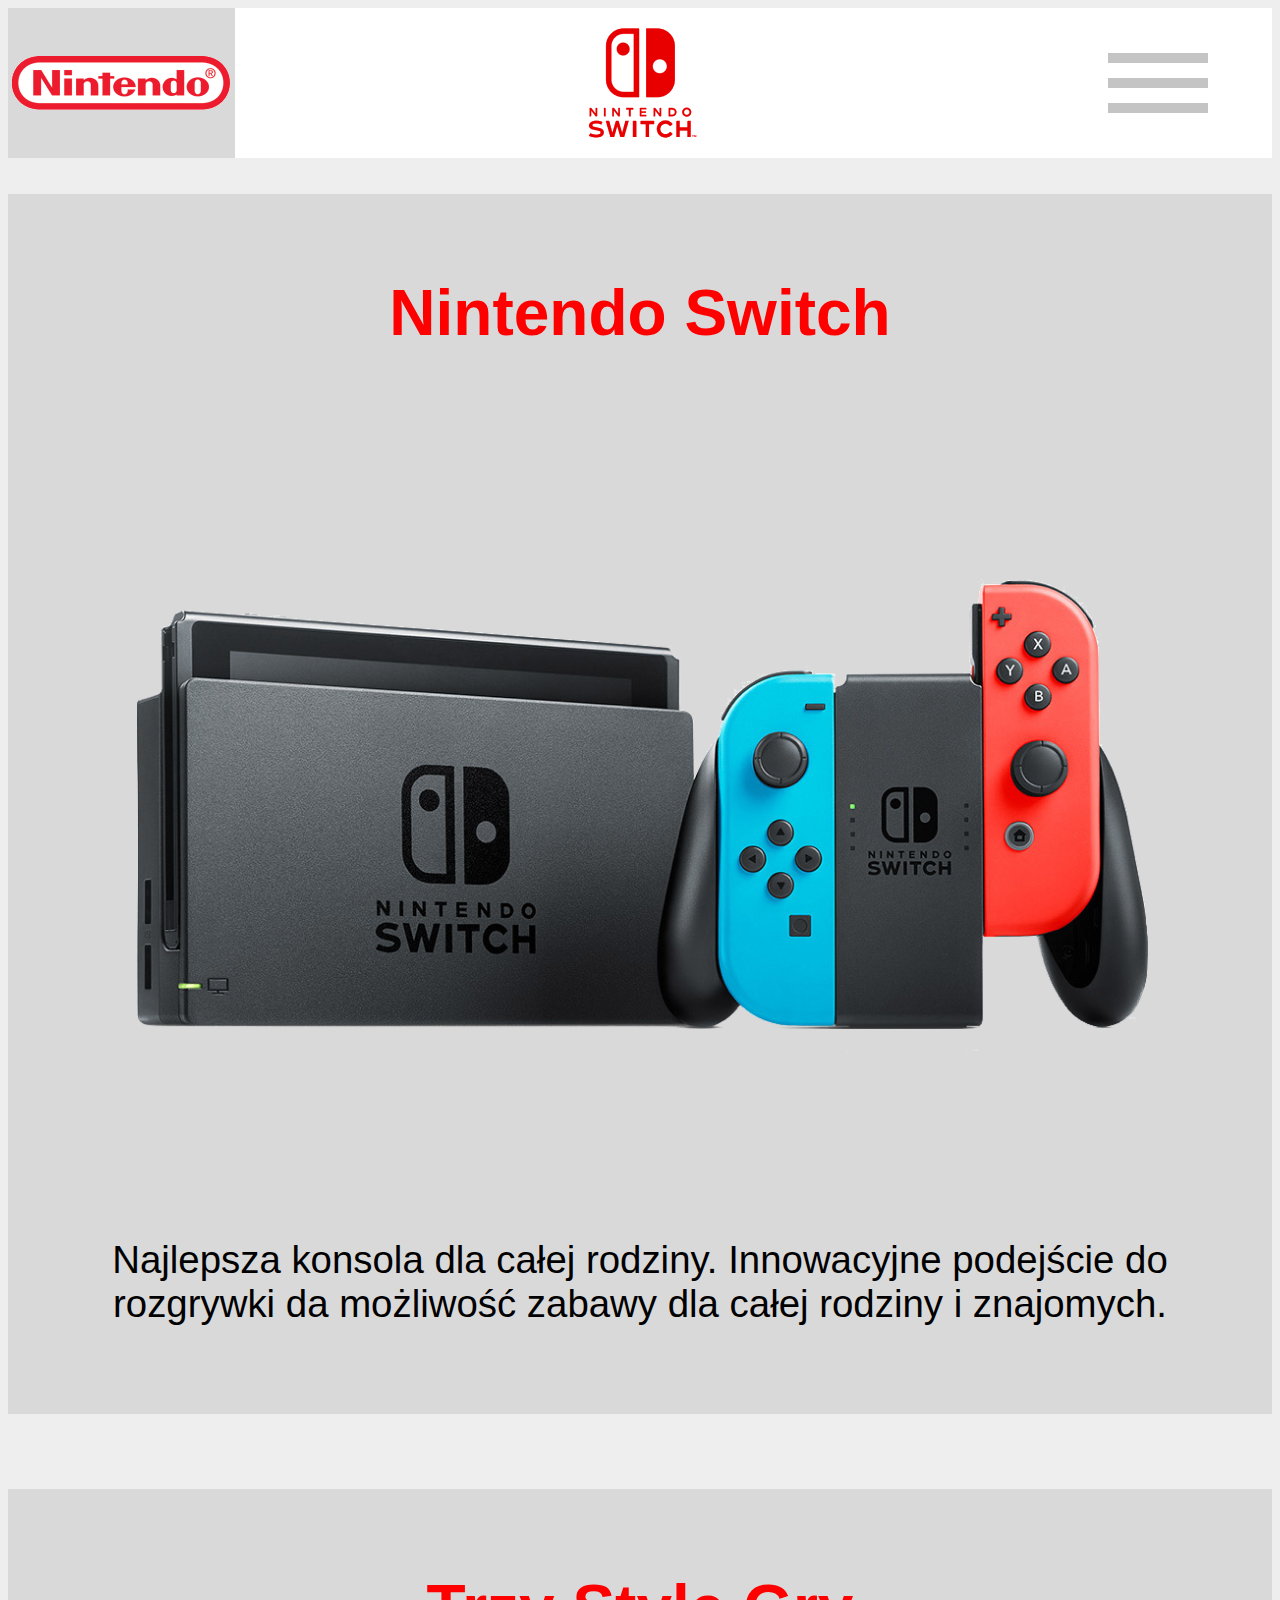
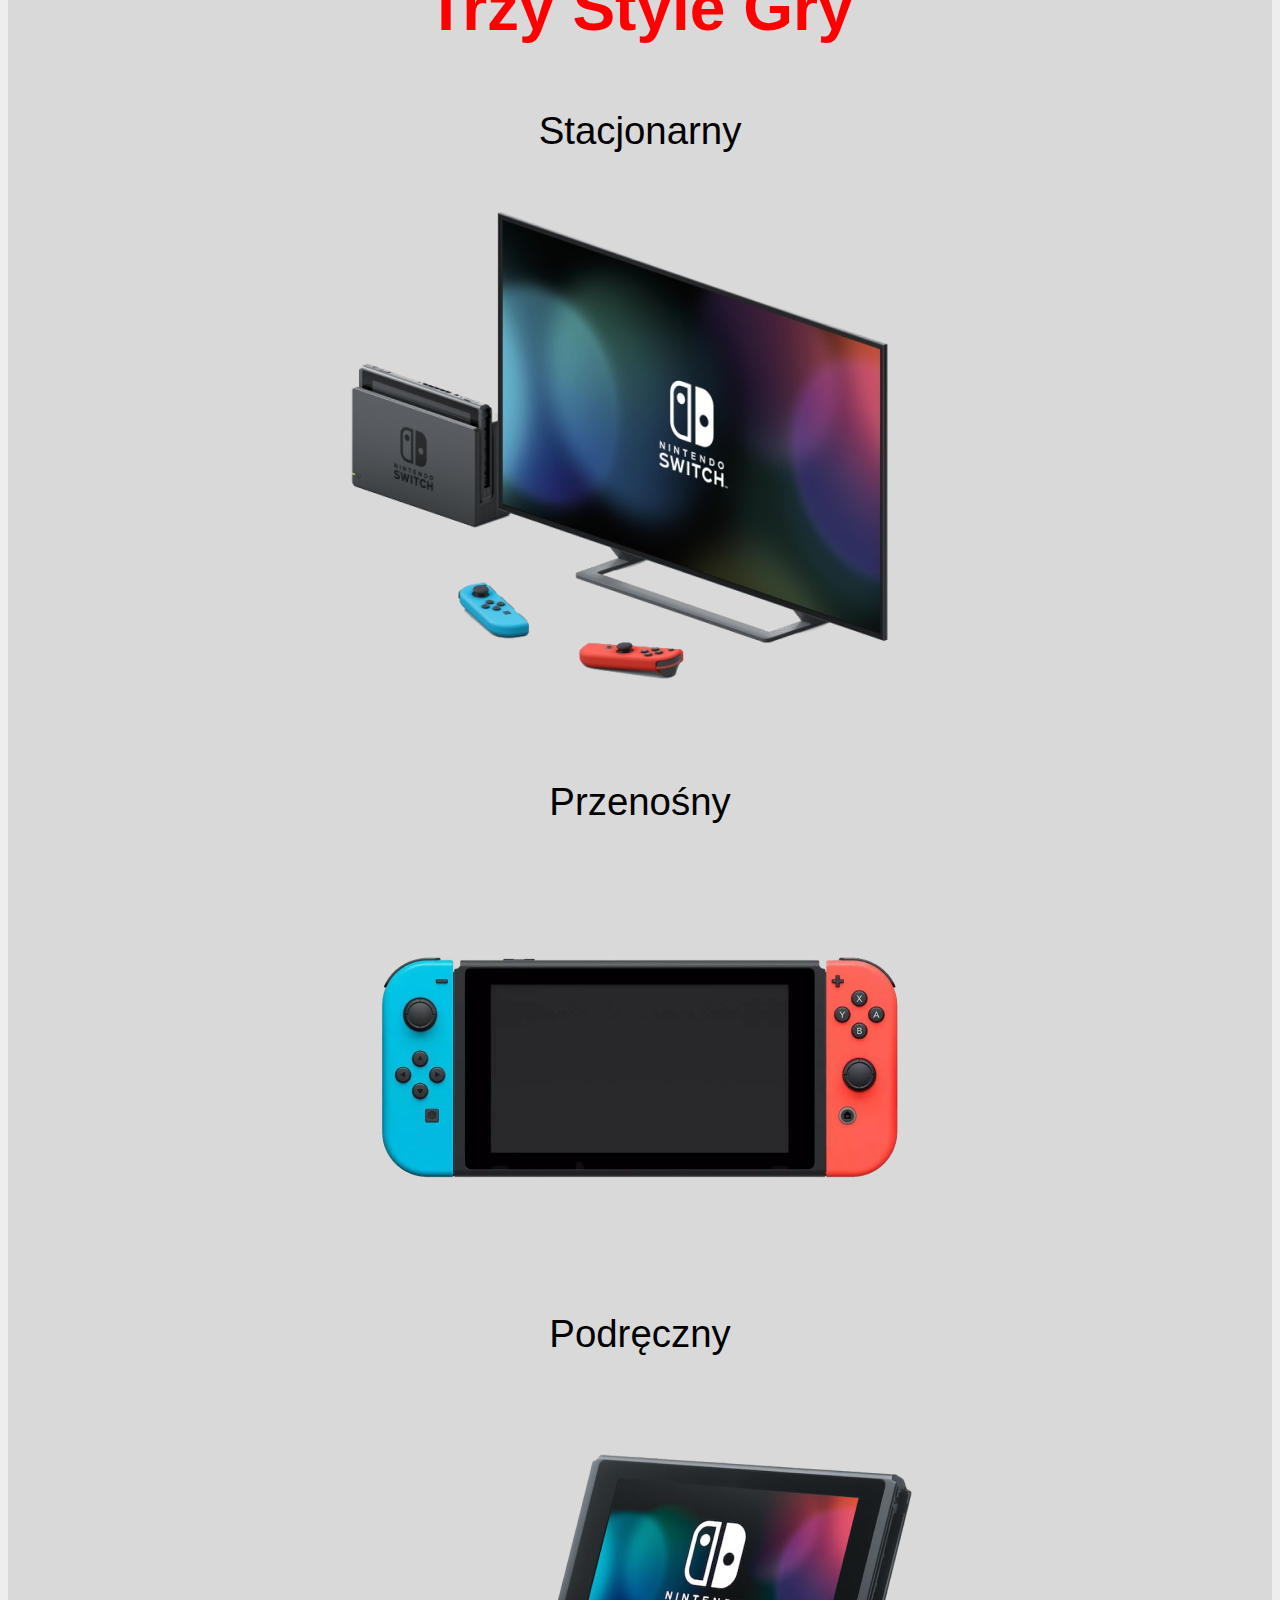
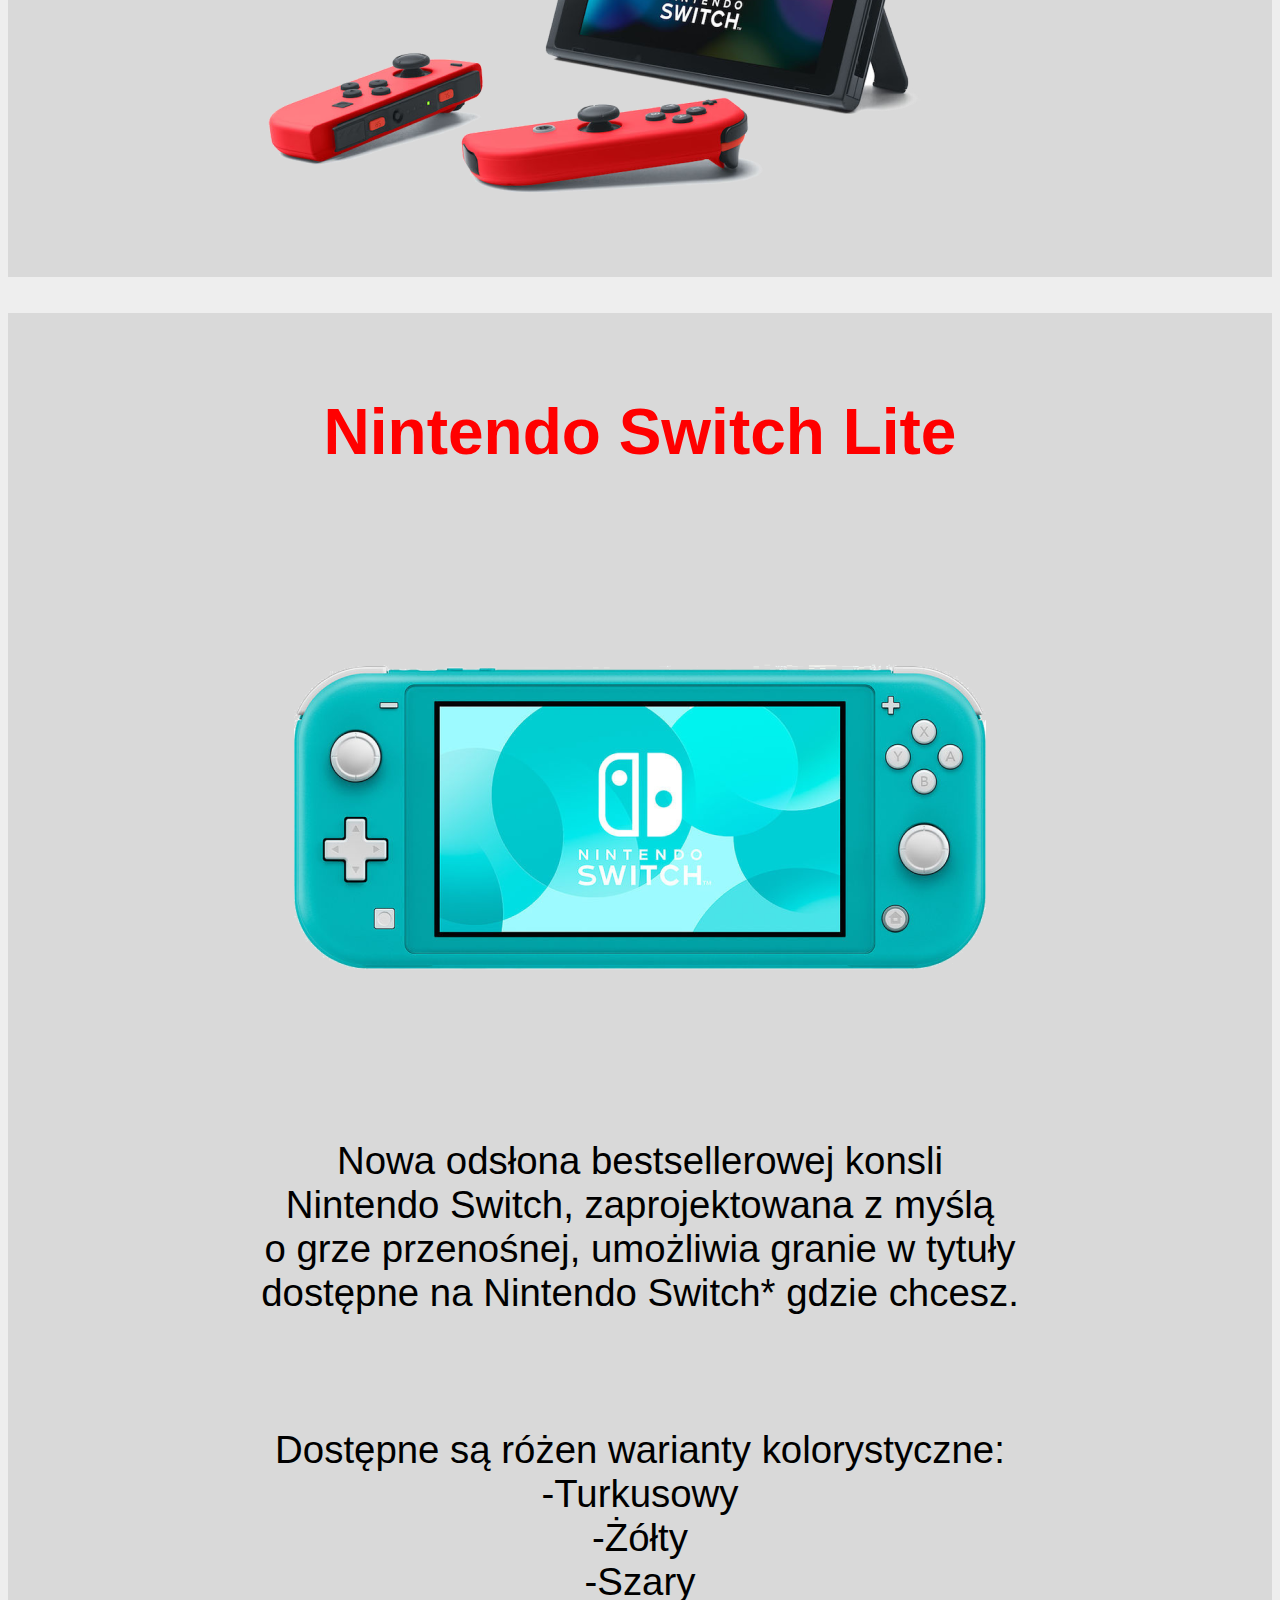
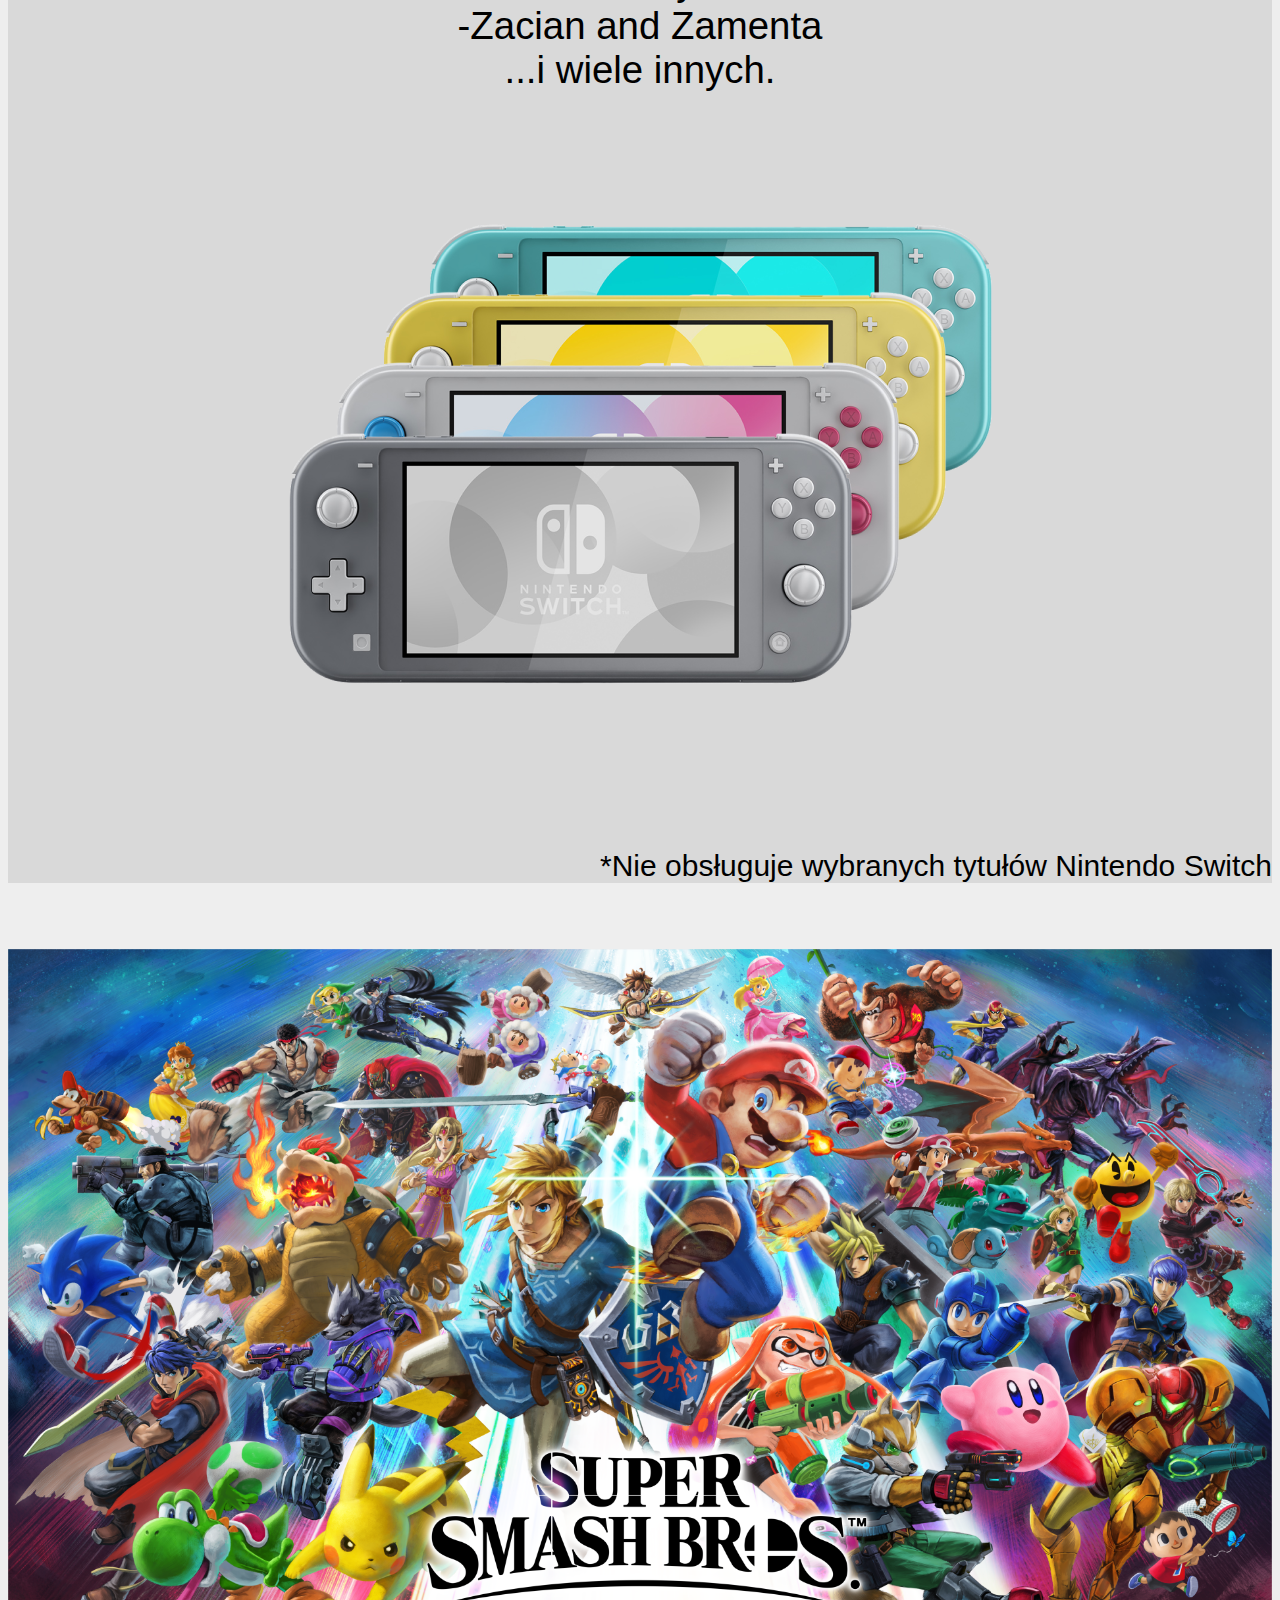
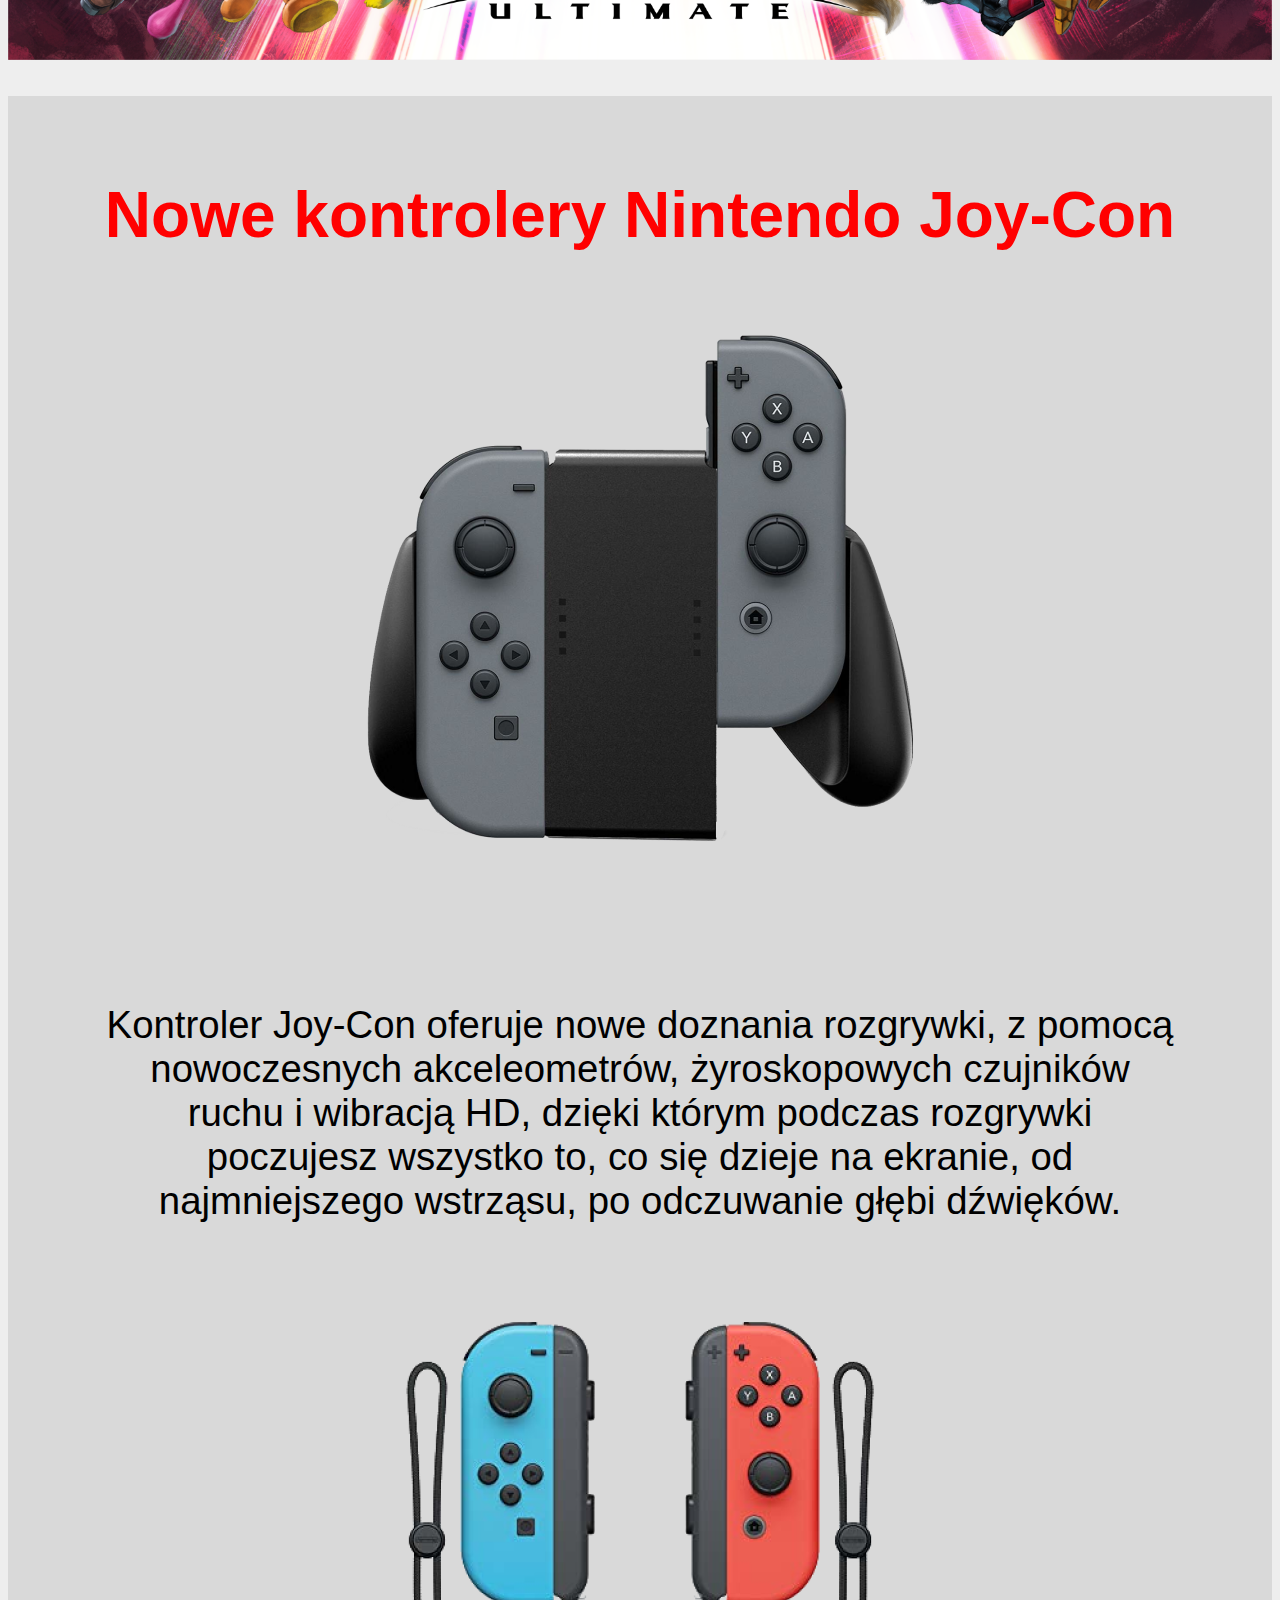
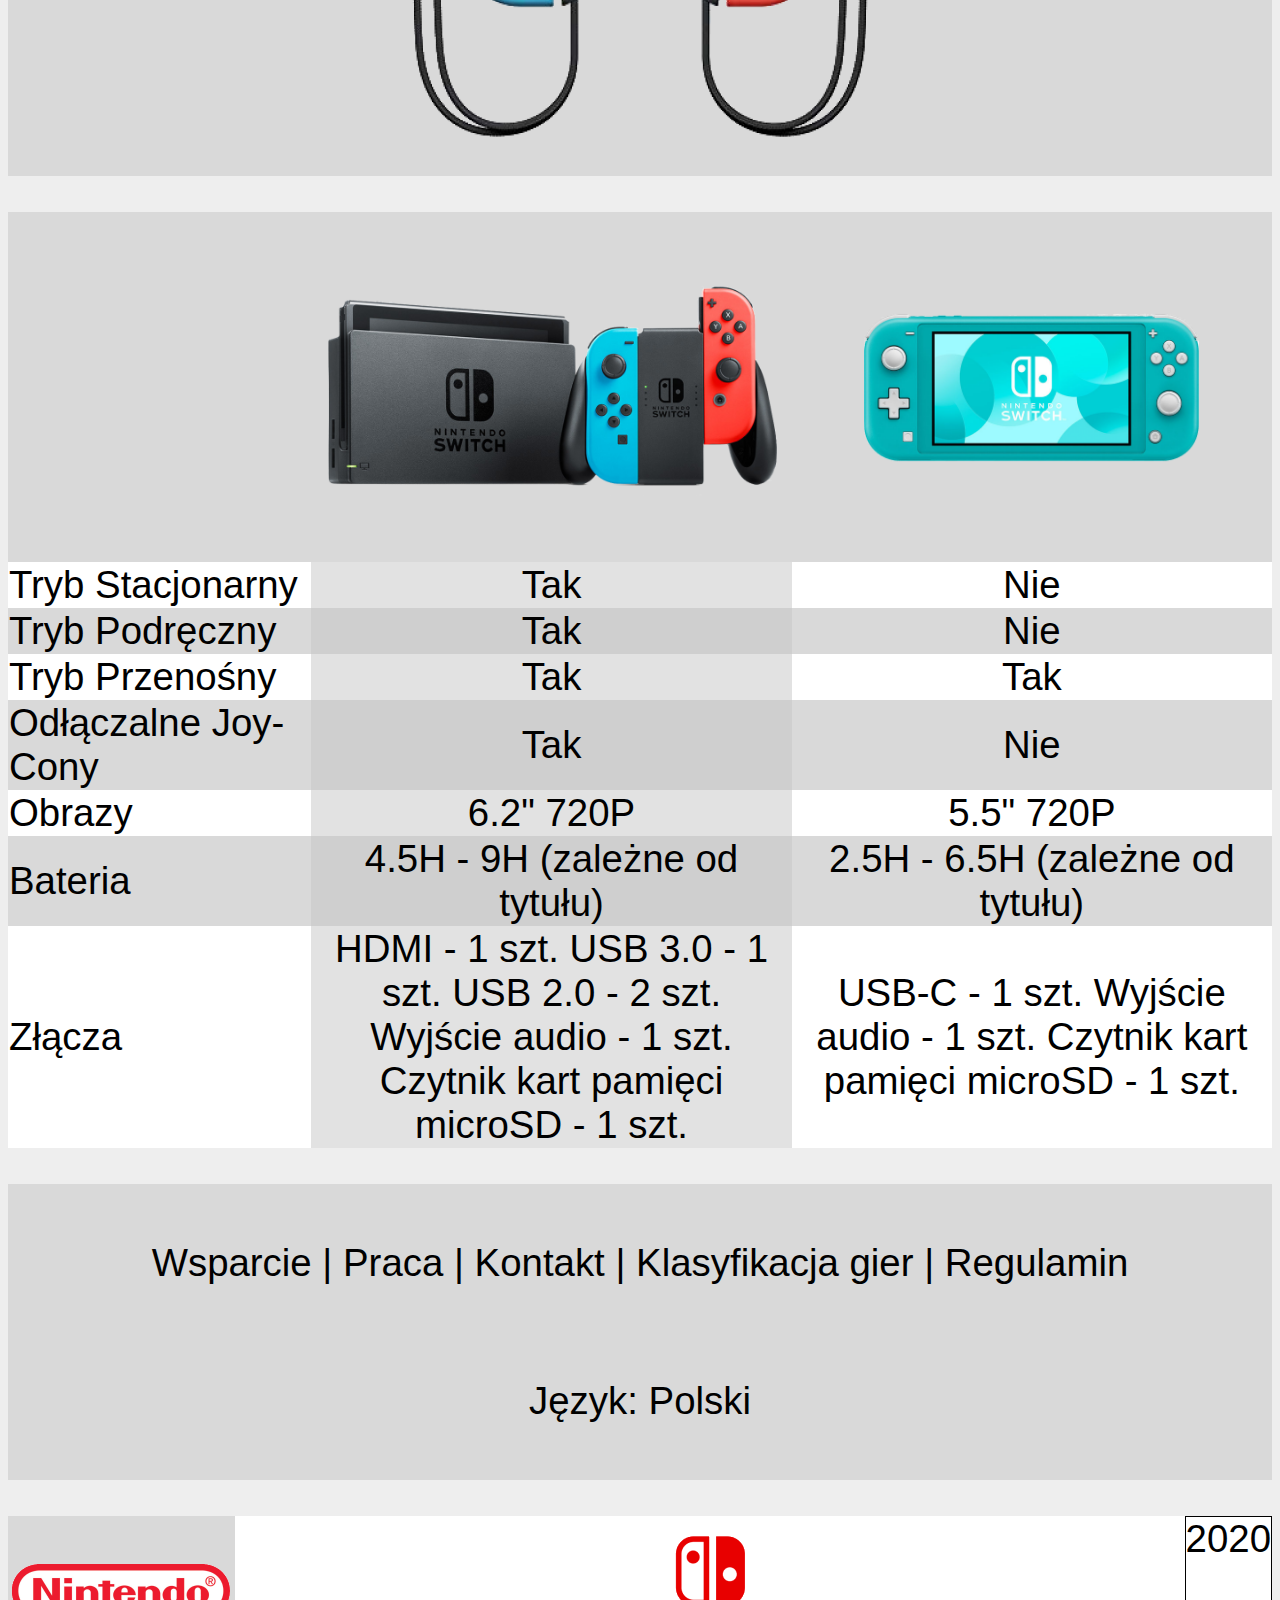
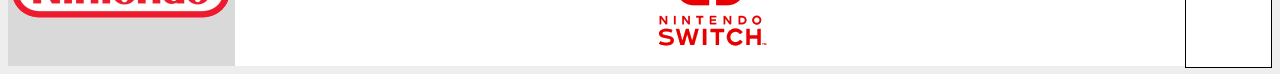
==== zadanie_10.html @ a05d94a6 "Add files via upload" ====
<html>

<head>
<title>Jakaś strona.</title>
<meta charset="UTF-8">
<meta name="viewport" content="width=device-width, initial-scale=1.0"
</head>

<style>
.header {
	text-align: center;
	height: 150px;
	weigth: 100%;
	background-color: FFFFFF;
}
body {
	font-family: Arail, sans-serif;
	text-align: center;
	sborder: 15px solid green;
	background-color: EEEEEE;
}

div {
	sborder: 5px solid blue;
	background-color: D9D9D9;
	weigth: 100%;
}

p {
	text-align: center;
}

.logo2 {
	vertical-align: center;
	margin-left: auto;
	margin-right: auto;
	background-color: FFFFFF;
	height: 150px;
}

.logo1 {
	float: left;
	text-align: center:
	background-color: FFFFFF;
	height: 150px;
}

.menu {
	float: right;
	height: 150px;
	background-color: FFFFFF;
}

.tytul {
	color: Red;
	font-size: 5vw;
}

.tekst1 {
	font-size: 3vw;
}

img {
	max-width: 100%;
	height: auto;
}

table {
	border-collapse: collapse;
	width: 100%;
}

.td1 {
	text-align: left;
	font-size: 3vw;
}

.td2 {
	text-align: center;
	font-size: 3vw;
	font-family: sans-serif;
}

.tekst3 {
	border: 1px solid black;
	font-size: 3vw;
	font-family: sans-serif;
	float: right;
	background-color: FFFFFF;
	vertical-align: middle;
	text-align: center;
	height: 150px;
}
</style>

<div class="header">

<div class="logo1">
<img src="logo.png" alt="logo" style="margin-top: 20%; margin-bottom: 20%;">
</div>

<div class="menu">
<img src="menu.png" alt="menu" style="text-align: center; margin-top: 20%; margin-bottom: 20%;"">
</div>

<div class="logo2">
<img src="logo2.png" alt="logo2" class="logo2">
</div>

</div>

<body>

<br>
<br>

<div>
<br>
<h3 align="center" class="tytul"> Nintendo Switch </h3>
<img src="switch1.png" alt="switch1"> <br>
<p class="tekst1">
Najlepsza konsola dla całej rodziny. Innowacyjne podejście do<br>
rozgrywki da możliwość zabawy dla całej rodziny i znajomych. <br>
<br>
<br>
</p>
</div>

<br>
<br>

<div>
<br>
<h3 align="center" class="tytul"> Trzy Style Gry </h3>
<p class="tekst1"> Stacjonarny </p>
<img src="tel.png" alt="tel"> <br>
<p class="tekst1"> Przenośny </p>
<img src="prz.png" alt="tel"> <br>
<p class="tekst1"> Podręczny </p>
<img src="podr.png" alt="tel">
<br>
<br>
</div>

<br>
<br>

<div>
<br>
<h3 align="center" class="tytul"> Nintendo Switch Lite </h3>
<img src="lite1.png" alt="lite1"> <br>
<p class="tekst1">
Nowa odsłona bestsellerowej konsli <br>
Nintendo Switch, zaprojektowana z myślą <br>
o grze przenośnej, umożliwia granie w tytuły <br>
dostępne na Nintendo Switch* gdzie chcesz.
</p>
<br>
<br>
<p class="tekst1">
Dostępne są różen warianty kolorystyczne: <br>
-Turkusowy <br> -Żółty <br> -Szary <br> -Zacian and Zamenta <br> ...i wiele innych.
</p>
<img src="lite2.png" alt="lite2">
<br>
<p style="font-size: 30px; text-align: right;"> *Nie obsługuje wybranych tytułów Nintendo Switch </p>
</div>

<br>
<br>

<div>
<img src="smash.png" style="max-width: 100%;">
</div>

<br>
<br>

<div>
<br>
<h3 align="center" class="tytul"> Nowe kontrolery Nintendo Joy-Con </h3>
<img src="kontr1.png" alt="kontr1">
<br>
<p class="tekst1">
Kontroler Joy-Con oferuje nowe doznania rozgrywki, z pomocą <br>
nowoczesnych akceleometrów, żyroskopowych czujników <br>
ruchu i wibracją HD, dzięki którym podczas rozgrywki <br>
poczujesz wszystko to, co się dzieje na ekranie, od <br>
najmniejszego wstrząsu, po odczuwanie głębi dźwięków.
</p>
<br>
<img src="kontr2.png" alt="kontr2">
</div>

<br>
<br>

<div>
<table>
	<tr>
		<td width="24%"> </td>
		<td width="38%" class="td2"> <img src="switch1.png" alt="switch1" style="max-width: 100%; max-height: 100%;"> </td>
		<td width="38%" class="td2"> <img src="lite1.png" alt="lite1" style="max-width: 70%; max-height: 70%;"> </td>
	</tr>
	<tr>
		<td width="24%" class="td1" bgcolor="#FFFFFF"> Tryb Stacjonarny </td>
		<td width="38%" class="td2" bgcolor="#E2E2E2"> Tak </td>
		<td width="38%" class="td2" bgcolor="#FFFFFF"> Nie </td>
	</tr>
	<tr>
		<td width="24%" class="td1" bgcolor="#D9D9D9"> Tryb Podręczny </td>
		<td width="38%" class="td2" bgcolor="#CFCFCF"> Tak </td>
		<td width="38%" class="td2" bgcolor="#D9D9D9"> Nie </td>
	</tr>
	<tr>
		<td width="24%" class="td1" bgcolor="#FFFFFF"> Tryb Przenośny </td>
		<td width="38%" class="td2" bgcolor="#E2E2E2"> Tak </td>
		<td width="38%" class="td2" bgcolor="#FFFFFF"> Tak </td>
	</tr>
	<tr>
		<td width="24%" class="td1" bgcolor="#D9D9D9"> Odłączalne Joy-Cony </td>
		<td width="38%" class="td2" bgcolor="#CFCFCF"> Tak </td>
		<td width="38%" class="td2" bgcolor="#D9D9D9"> Nie </td>
	</tr>
	<tr>
		<td width="24%" class="td1" bgcolor="#FFFFFF"> Obrazy </td>
		<td width="38%" class="td2" bgcolor="#E2E2E2"> 6.2" 720P </td>
		<td width="38%" class="td2" bgcolor="#FFFFFF"> 5.5" 720P </td>
	</tr>
	<tr>
		<td width="24%" class="td1" bgcolor="#D9D9D9"> Bateria </td>
		<td width="38%" class="td2" bgcolor="#CFCFCF"> 4.5H - 9H (zależne od tytułu) </td>
		<td width="38%" class="td2" bgcolor="#D9D9D9"> 2.5H - 6.5H (zależne od tytułu) </td>
	</tr>
	<tr>
		<td width="24%" class="td1" bgcolor="#FFFFFF"> Złącza </td>
		<td width="38%" class="td2" bgcolor="#E2E2E2"> HDMI - 1 szt. USB 3.0 - 1 szt. USB 2.0 - 2 szt. Wyjście audio - 1 szt. Czytnik kart pamięci microSD - 1 szt. </td>
		<td width="38%" class="td2" bgcolor="#FFFFFF"> USB-C - 1 szt. Wyjście audio - 1 szt. Czytnik kart pamięci microSD - 1 szt. </td>
	</tr>
</table>
</div>

<br>
<br>

<div>
<br>
<p class="tekst1"> Wsparcie	| Praca | Kontakt | Klasyfikacja gier | Regulamin </p>
<br>
<p class="tekst1"> Język: Polski </p>
<br>
</div>

<br>
<br>

<div>

<div class="logo1">
<img src="logo.png" alt="logo" style="margin-top: 20%; margin-bottom: 20%;">
</div>

<div class="tekst3">
2020
</div>

<div class="logo2">
<img src="logo2.png" alt="logo2" class="logo2">
</div>

</div>

</body>

</html>
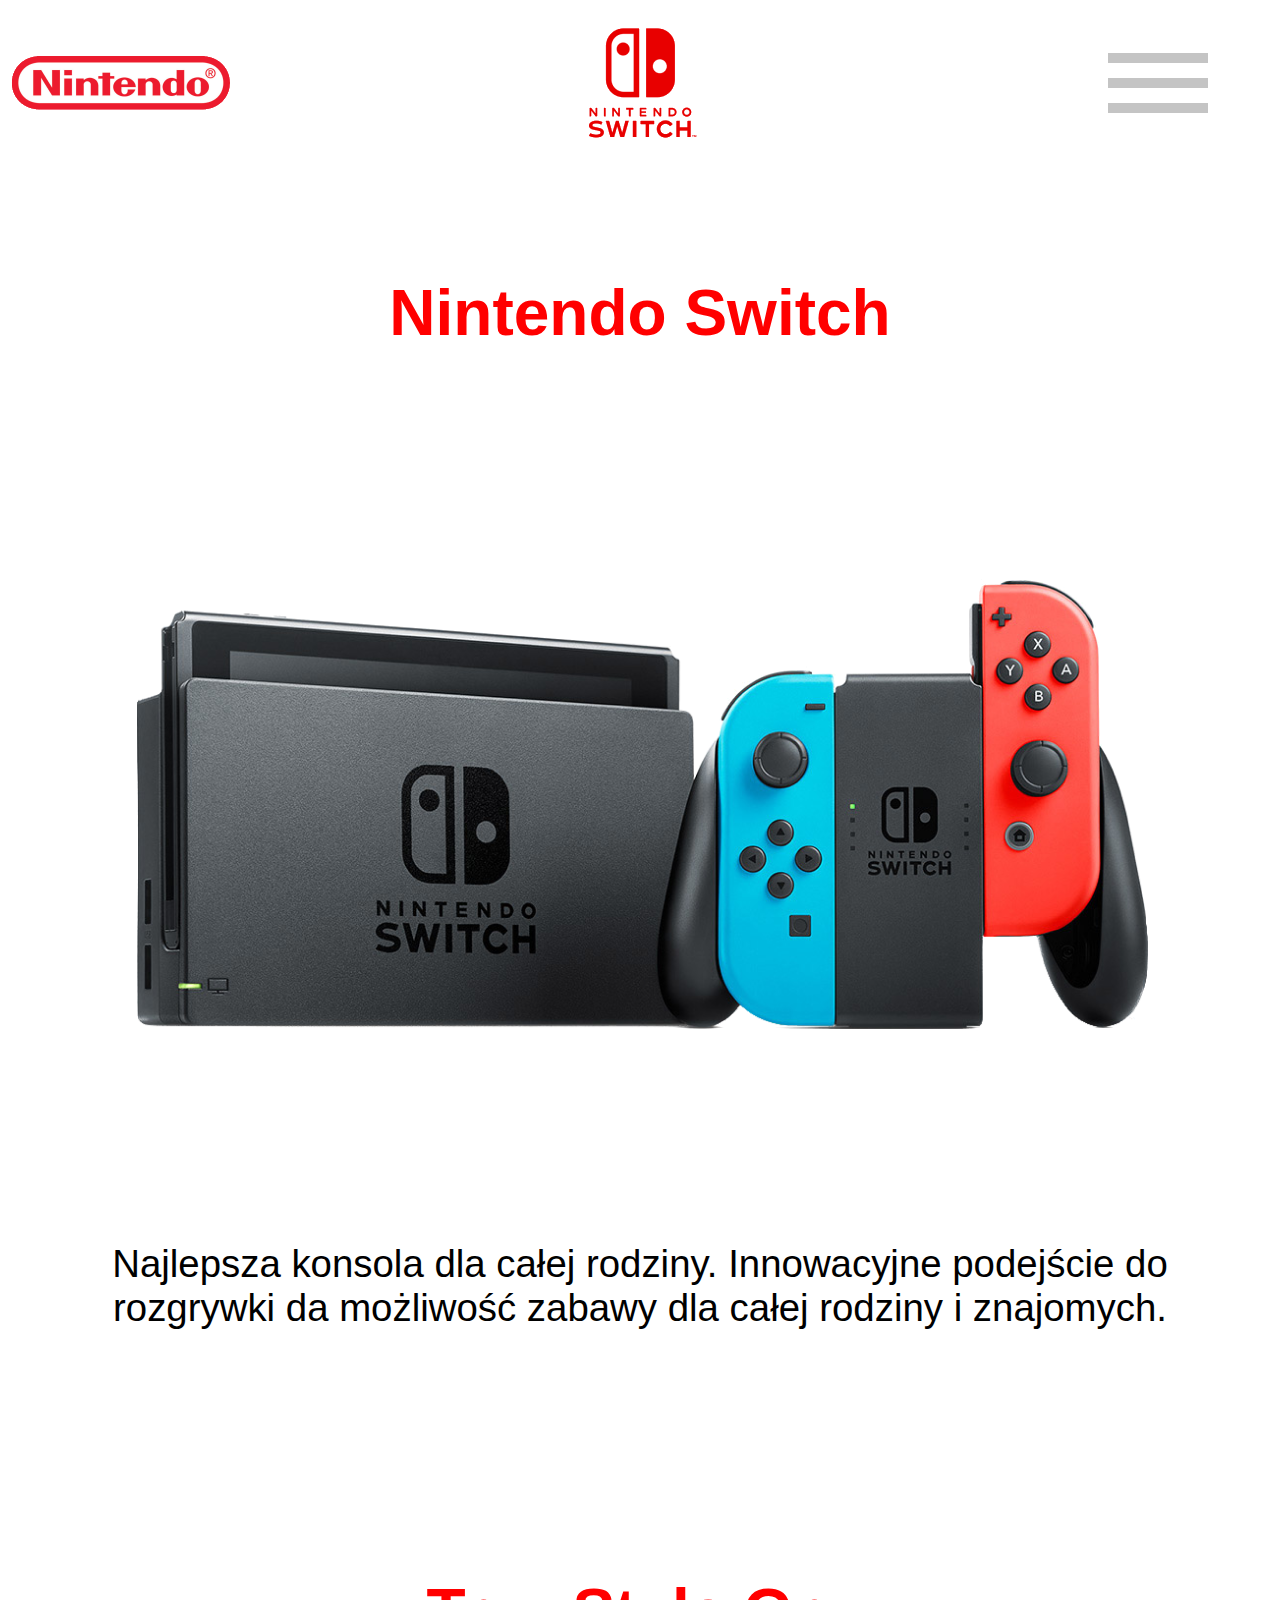
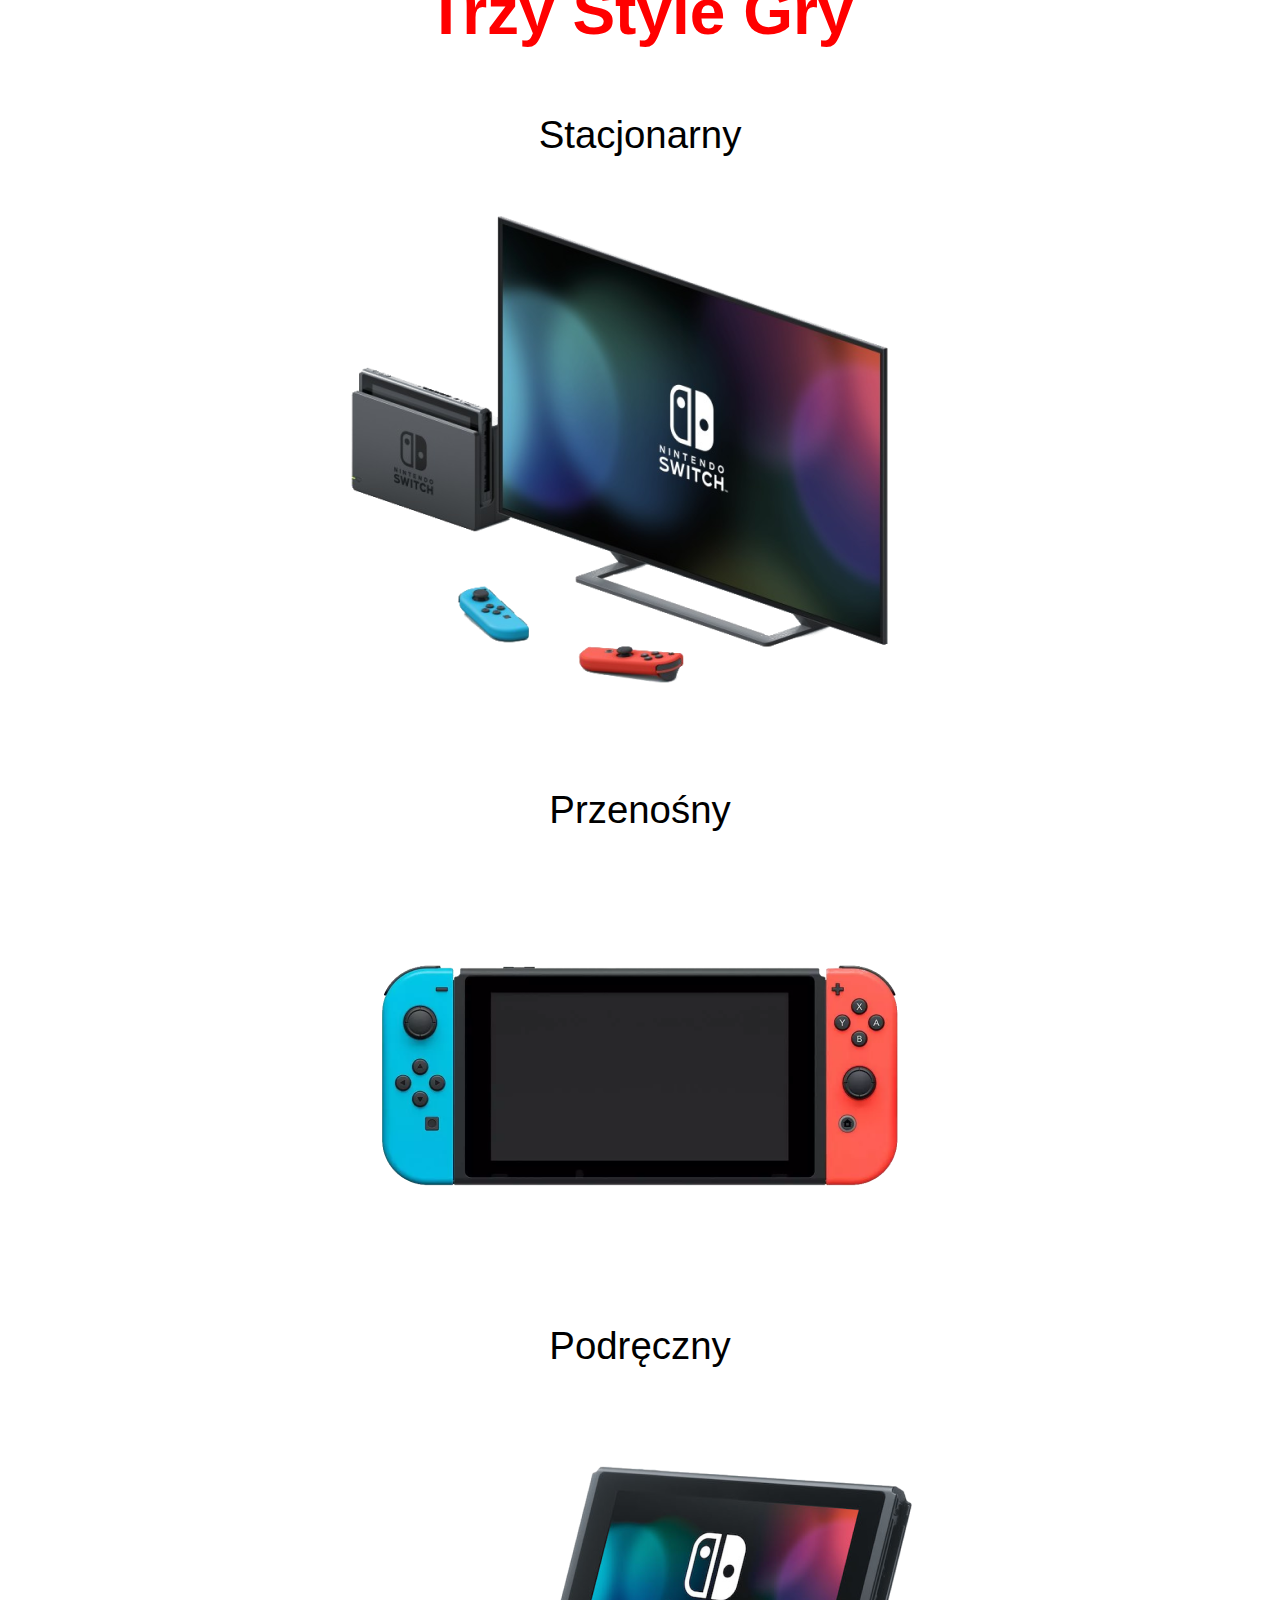
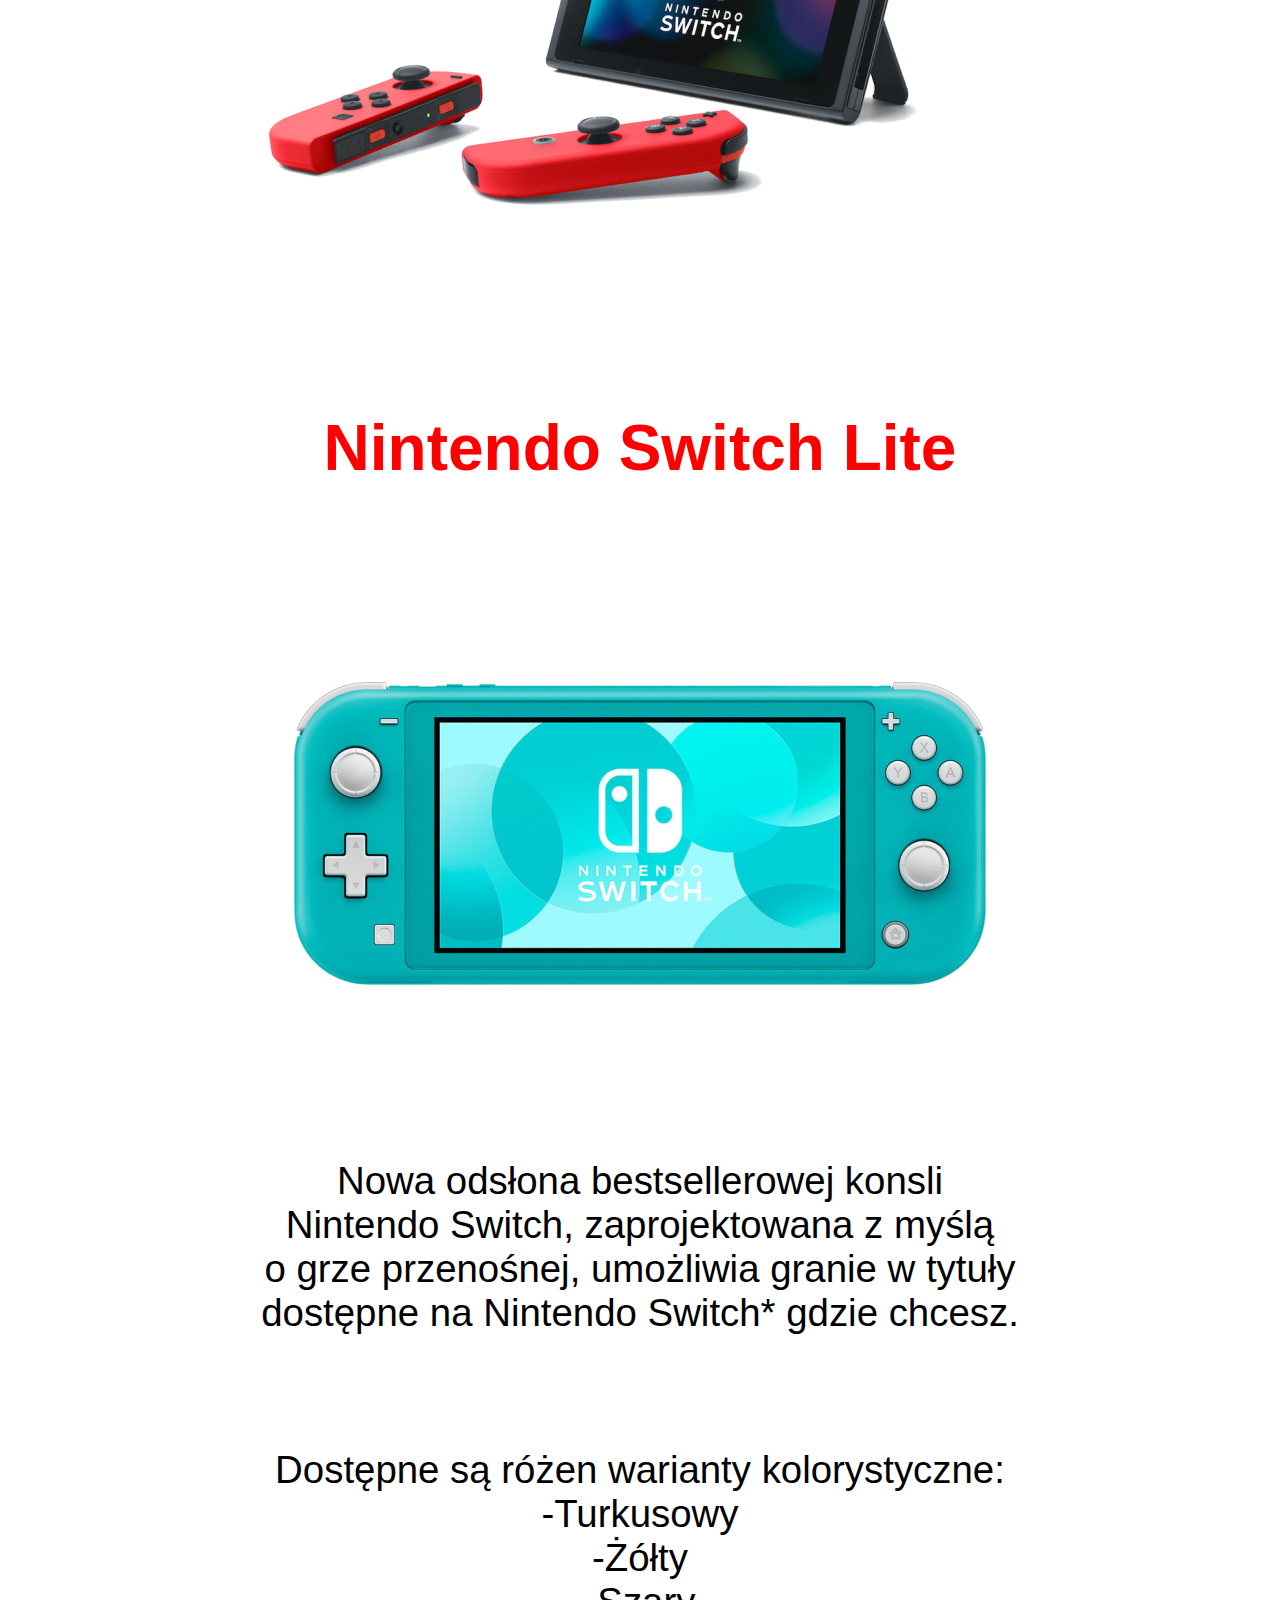
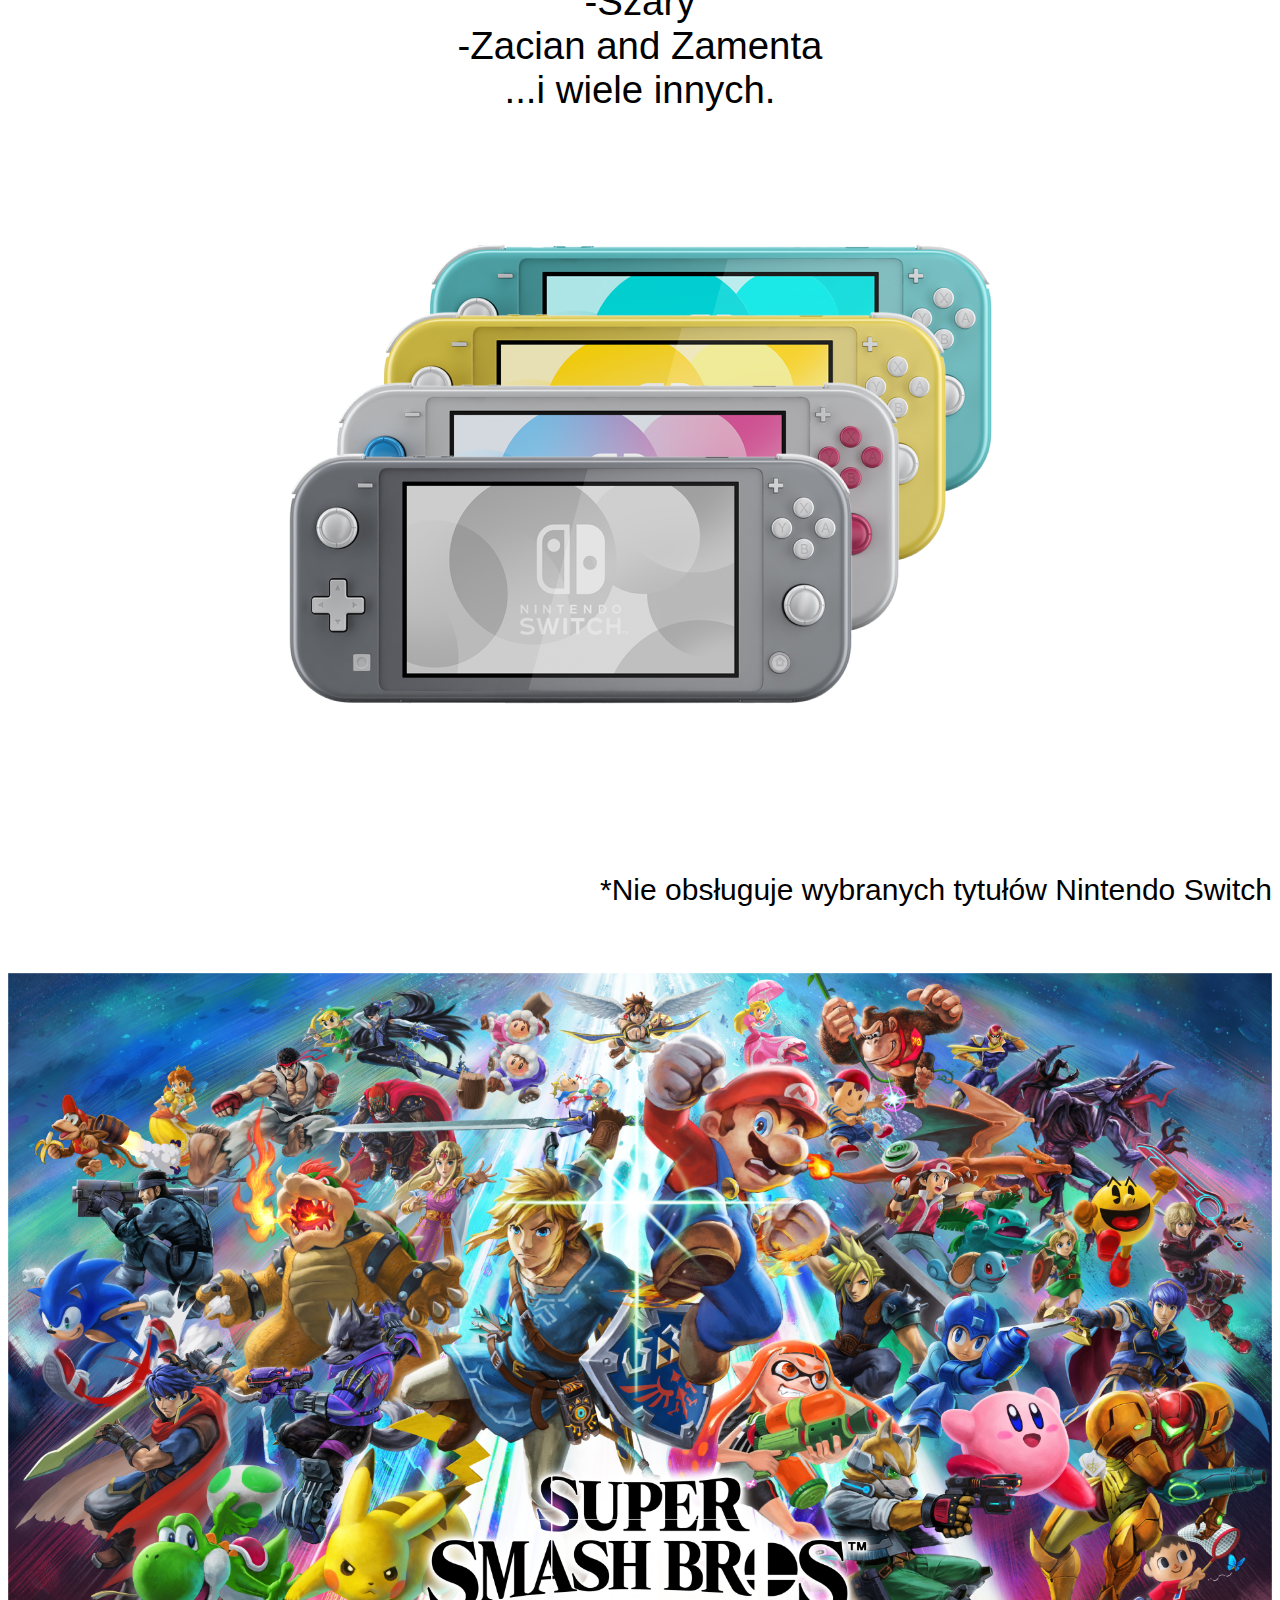
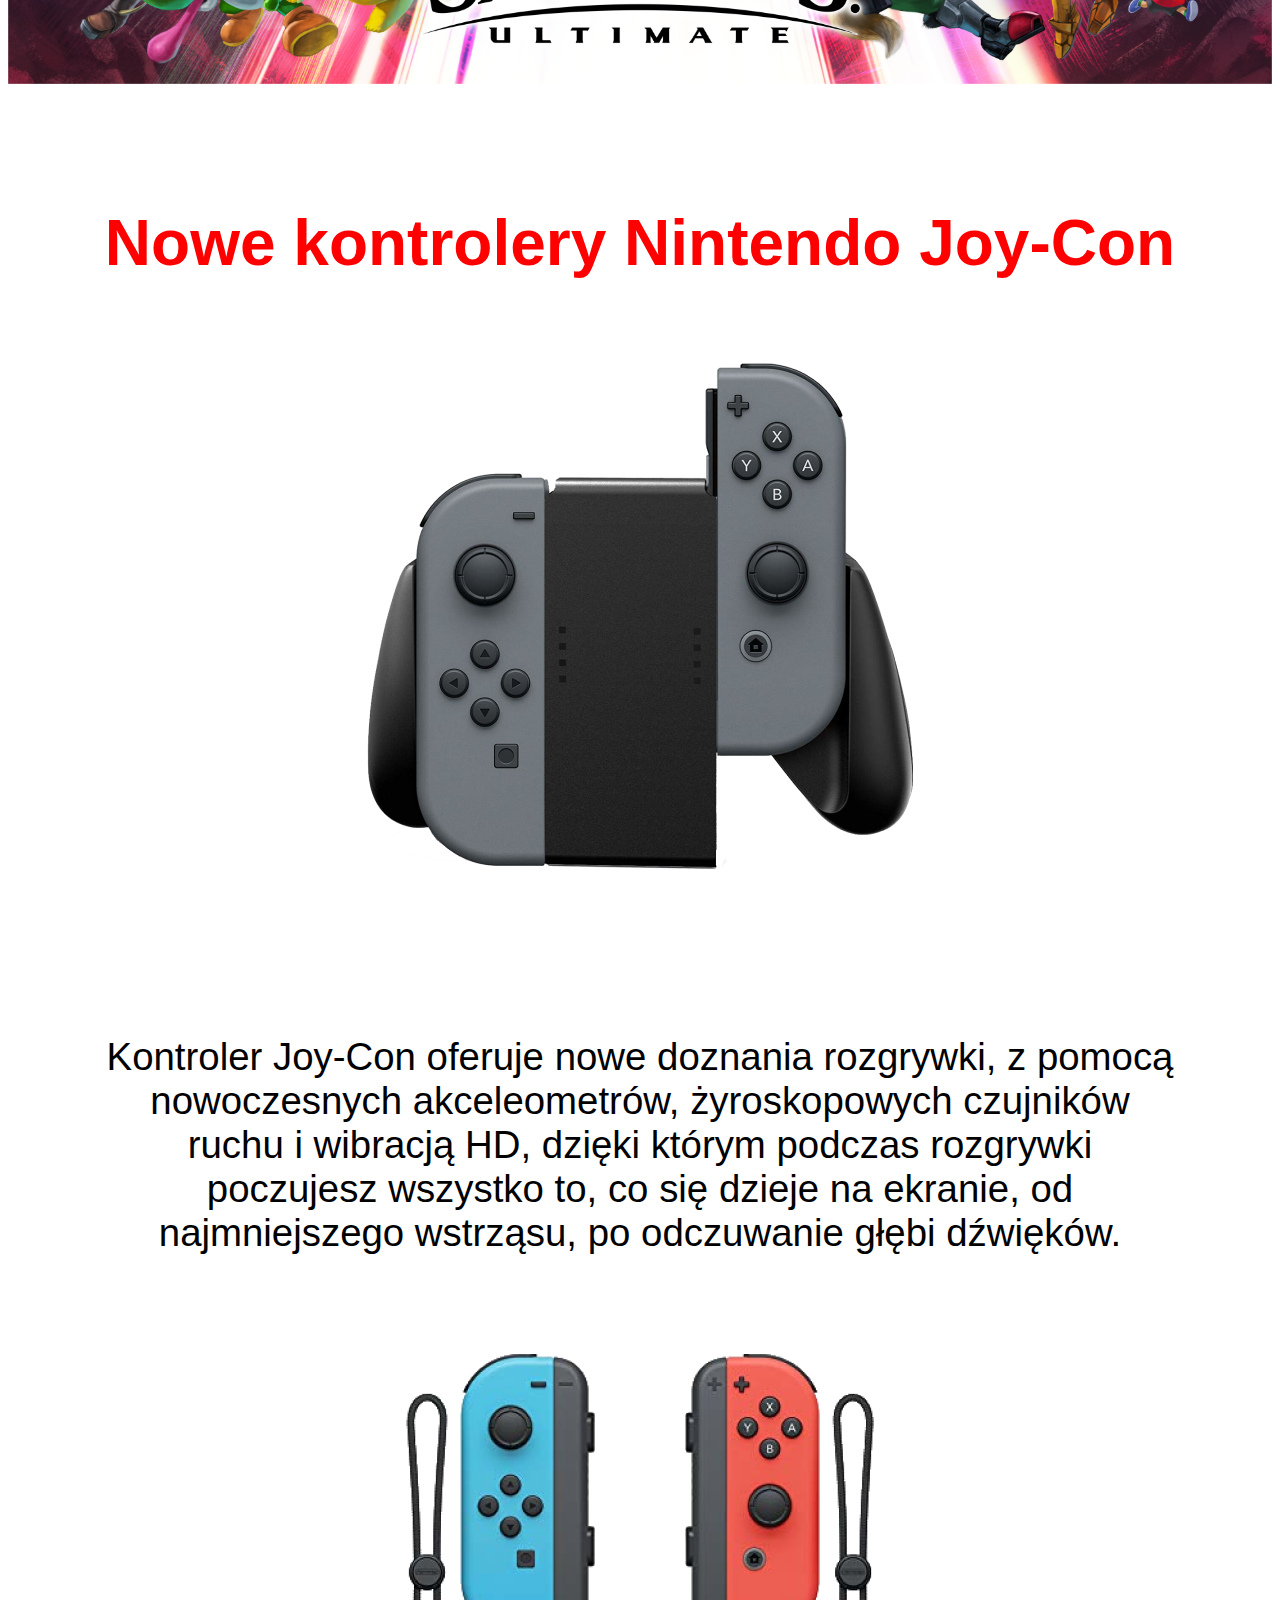
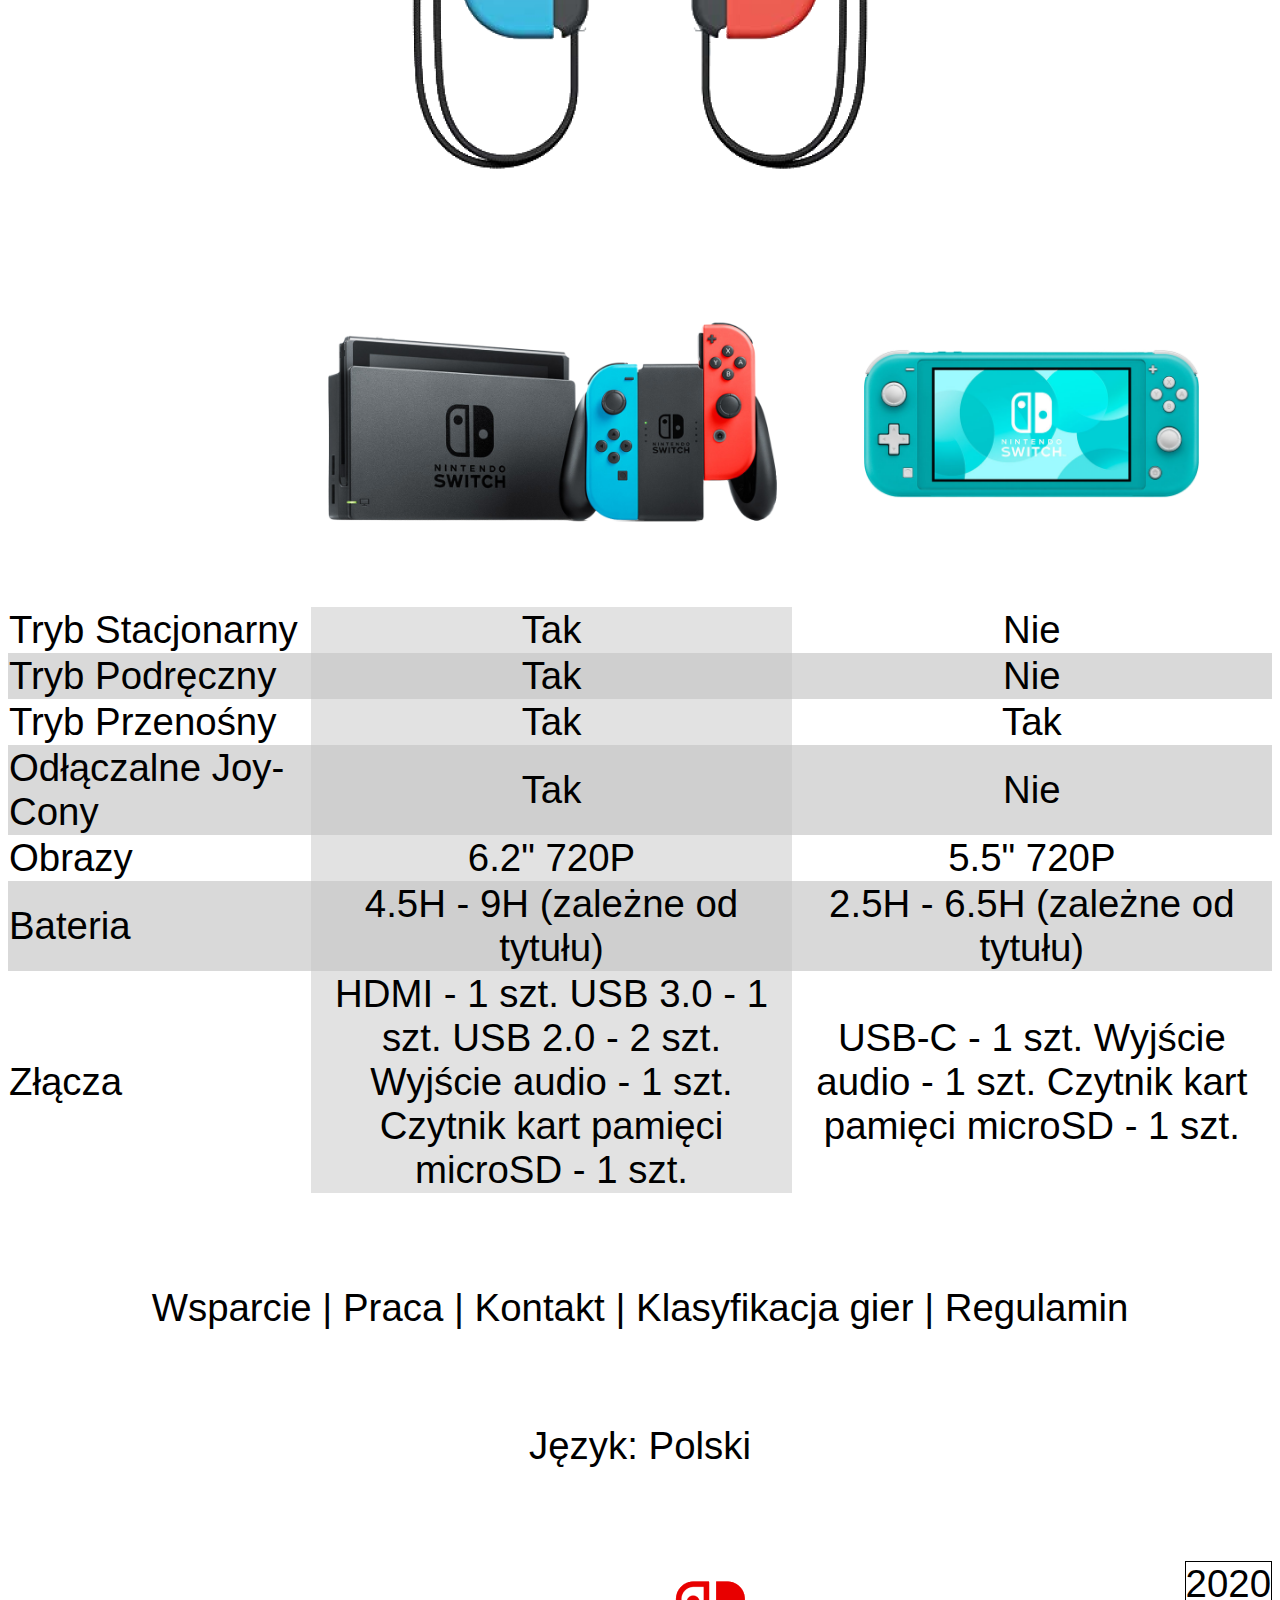
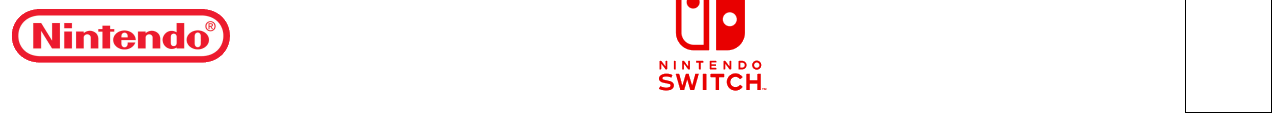
==== commit d738427f: "Update zadanie_10.html" ====
--- a/zadanie_10.html
+++ b/zadanie_10.html
@@ -1,3 +1,4 @@
+<!DOCTYPE html>
 <html>
 
 <head>
@@ -96,15 +97,15 @@
 <div class="header">
 
 <div class="logo1">
-<img src="logo.png" alt="logo" style="margin-top: 20%; margin-bottom: 20%;">
+<img src="logo.png" alt="logo" style="text-align: center; margin-top: 20%; margin-bottom: 20%; max-width: 100%; max-height: auto;">
 </div>
 
 <div class="menu">
-<img src="menu.png" alt="menu" style="text-align: center; margin-top: 20%; margin-bottom: 20%;"">
+<img src="menu.png" alt="menu" style="text-align: center; margin-top: 20%; margin-bottom: 20%; max-width: 100%; max-height: auto;">
 </div>
 
 <div class="logo2">
-<img src="logo2.png" alt="logo2" class="logo2">
+<img src="logo2.png" alt="logo2" class="logo2" style="max-width: 100%;">
 </div>
 
 </div>
@@ -272,4 +273,4 @@
 
 </body>
 
-</html>+</html>
